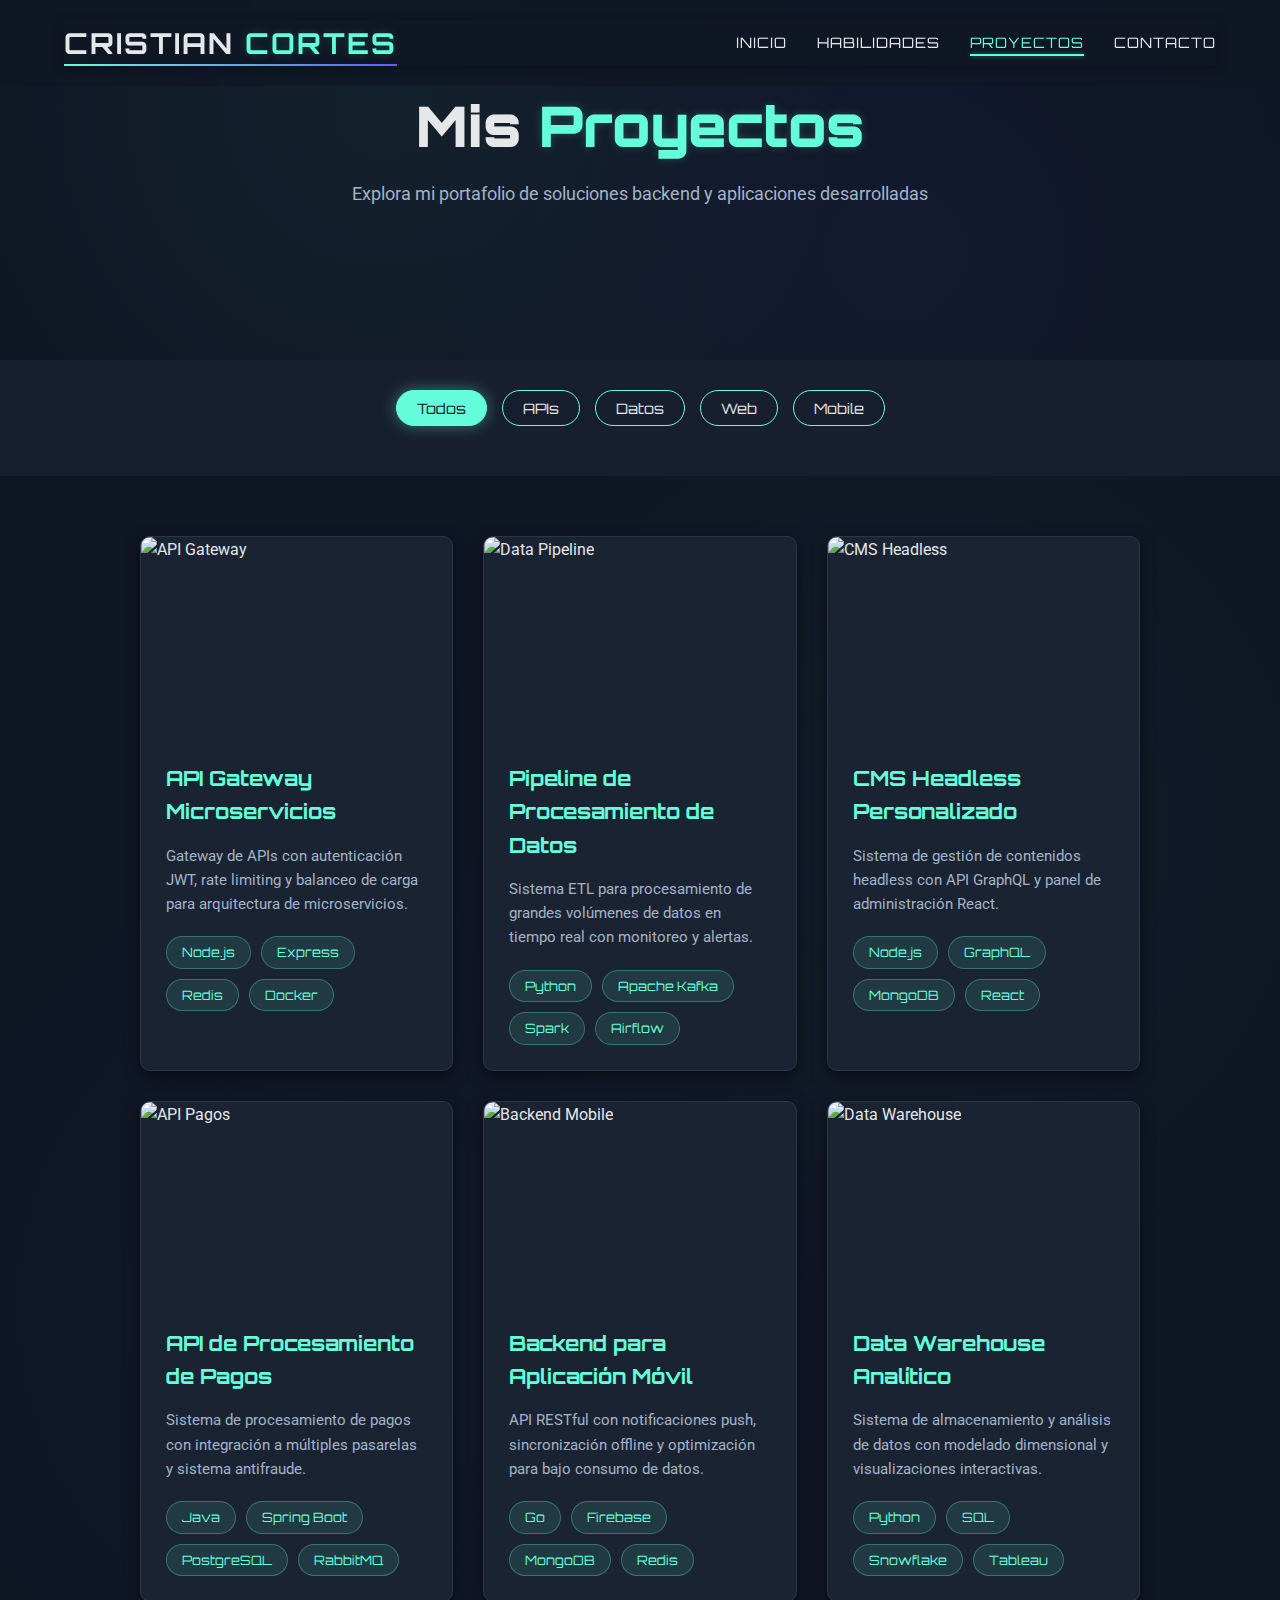
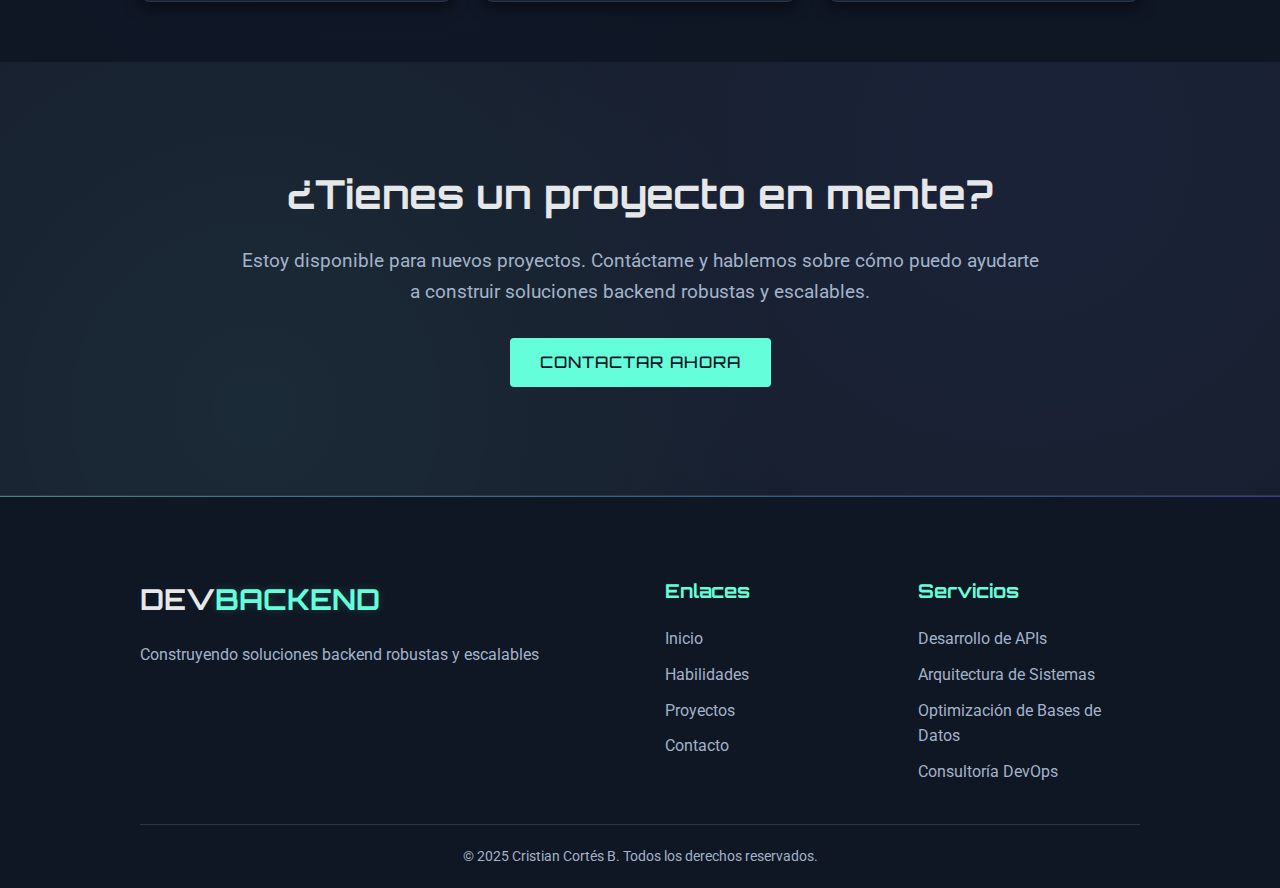
==== proyectos.html @ 098d181c "refactor: actualizar diseño y enlaces del portfolio" ====
<!DOCTYPE html>
<html lang="es">
<head>
    <meta charset="UTF-8">
    <meta name="viewport" content="width=device-width, initial-scale=1.0">
    <title>Proyectos - Portfolio Cristian Cortés</title>
    <link rel="stylesheet" href="./css/styles.css">
    <link rel="stylesheet" href="https://cdnjs.cloudflare.com/ajax/libs/font-awesome/6.4.0/css/all.min.css">
    <link href="https://fonts.googleapis.com/css2?family=Orbitron:wght@400;500;700;900&family=Roboto:wght@300;400;700&display=swap" rel="stylesheet">
</head>
<body>
    <!-- Navegación Principal -->
    <header class="main-header">
        <nav class="navbar">
            <a href="./index.html" class="logo">
                <span class="logo-text">CRISTIAN <span class="accent">CORTES</span></span>
            </a>
            <ul class="nav-links">
                <li><a href="index.html" class="nav-link">Inicio</a></li>
                <li><a href="index.html#habilidades" class="nav-link">Habilidades</a></li>
                <li><a href="#proyectos" class="nav-link active">Proyectos</a></li>
                <li><a href="index.html#contacto" class="nav-link">Contacto</a></li>
            </ul>
            <button class="menu-toggle" aria-label="Menú de navegación">
                <i class="fas fa-bars"></i>
            </button>
        </nav>
    </header>

    <main>
        <!-- Encabezado de Proyectos -->
        <section class="projects-header">
            <div class="container">
                <div class="section-header">
                    <h1>Mis <span class="accent">Proyectos</span></h1>
                    <p>Explora mi portafolio de soluciones backend y aplicaciones desarrolladas</p>
                </div>
            </div>
        </section>

        <!-- Filtros de Categorías -->
        <section class="project-categories">
            <div class="container">
                <div class="categories-filter">
                    <button class="filter-btn active" data-filter="all">Todos</button>
                    <button class="filter-btn" data-filter="api">APIs</button>
                    <button class="filter-btn" data-filter="data">Datos</button>
                    <button class="filter-btn" data-filter="web">Web</button>
                    <button class="filter-btn" data-filter="mobile">Mobile</button>
                </div>
            </div>
        </section>

        <!-- Proyectos -->
        <section id="proyectos" class="projects">
            <div class="container">
                <div class="projects-container">
                    <!-- Proyecto 1 -->
                    <article class="project-card" data-category="api">
                        <figure class="project-image">
                            <img src="https://via.placeholder.com/600x400/171f2e/64ffda?text=API+Gateway" alt="API Gateway" loading="lazy">
                            <figcaption class="project-overlay">
                                <nav class="project-links">
                                    <a href="https://github.com" target="_blank" class="project-link" aria-label="Ver en GitHub" rel="noopener noreferrer"><i class="fab fa-github" aria-hidden="true"></i></a>
                                    <a href="#" class="project-link" aria-label="Ver proyecto en vivo" rel="noopener noreferrer"><i class="fas fa-external-link-alt" aria-hidden="true"></i></a>
                                </nav>
                            </figcaption>
                        </figure>
                        <div class="project-info">
                            <h3>API Gateway Microservicios</h3>
                            <p>Gateway de APIs con autenticación JWT, rate limiting y balanceo de carga para arquitectura de microservicios.</p>
                            <ul class="project-tech">
                                <li class="tech-tag">Node.js</li>
                                <li class="tech-tag">Express</li>
                                <li class="tech-tag">Redis</li>
                                <li class="tech-tag">Docker</li>
                            </ul>
                        </div>
                    </article>

                    <!-- Proyecto 2 -->
                    <article class="project-card" data-category="data">
                        <figure class="project-image">
                            <img src="https://via.placeholder.com/600x400/171f2e/64ffda?text=Data+Pipeline" alt="Data Pipeline" loading="lazy">
                            <figcaption class="project-overlay">
                                <nav class="project-links">
                                    <a href="https://github.com" target="_blank" class="project-link" aria-label="Ver en GitHub" rel="noopener noreferrer"><i class="fab fa-github" aria-hidden="true"></i></a>
                                    <a href="#" class="project-link" aria-label="Ver proyecto en vivo" rel="noopener noreferrer"><i class="fas fa-external-link-alt" aria-hidden="true"></i></a>
                                </nav>
                            </figcaption>
                        </figure>
                        <div class="project-info">
                            <h3>Pipeline de Procesamiento de Datos</h3>
                            <p>Sistema ETL para procesamiento de grandes volúmenes de datos en tiempo real con monitoreo y alertas.</p>
                            <ul class="project-tech">
                                <li class="tech-tag">Python</li>
                                <li class="tech-tag">Apache Kafka</li>
                                <li class="tech-tag">Spark</li>
                                <li class="tech-tag">Airflow</li>
                            </ul>
                        </div>
                    </article>

                    <!-- Proyecto 3 -->
                    <article class="project-card" data-category="web">
                        <figure class="project-image">
                            <img src="https://via.placeholder.com/600x400/171f2e/64ffda?text=CMS+Headless" alt="CMS Headless" loading="lazy">
                            <figcaption class="project-overlay">
                                <nav class="project-links">
                                    <a href="https://github.com" target="_blank" class="project-link" aria-label="Ver en GitHub" rel="noopener noreferrer"><i class="fab fa-github" aria-hidden="true"></i></a>
                                    <a href="#" class="project-link" aria-label="Ver proyecto en vivo" rel="noopener noreferrer"><i class="fas fa-external-link-alt" aria-hidden="true"></i></a>
                                </nav>
                            </figcaption>
                        </figure>
                        <div class="project-info">
                            <h3>CMS Headless Personalizado</h3>
                            <p>Sistema de gestión de contenidos headless con API GraphQL y panel de administración React.</p>
                            <ul class="project-tech">
                                <li class="tech-tag">Node.js</li>
                                <li class="tech-tag">GraphQL</li>
                                <li class="tech-tag">MongoDB</li>
                                <li class="tech-tag">React</li>
                            </ul>
                        </div>
                    </article>

                    <!-- Proyecto 4 -->
                    <article class="project-card" data-category="api">
                        <figure class="project-image">
                            <img src="https://via.placeholder.com/600x400/171f2e/64ffda?text=API+Pagos" alt="API Pagos" loading="lazy">
                            <figcaption class="project-overlay">
                                <nav class="project-links">
                                    <a href="https://github.com" target="_blank" class="project-link" aria-label="Ver en GitHub" rel="noopener noreferrer"><i class="fab fa-github" aria-hidden="true"></i></a>
                                    <a href="#" class="project-link" aria-label="Ver proyecto en vivo" rel="noopener noreferrer"><i class="fas fa-external-link-alt" aria-hidden="true"></i></a>
                                </nav>
                            </figcaption>
                        </figure>
                        <div class="project-info">
                            <h3>API de Procesamiento de Pagos</h3>
                            <p>Sistema de procesamiento de pagos con integración a múltiples pasarelas y sistema antifraude.</p>
                            <ul class="project-tech">
                                <li class="tech-tag">Java</li>
                                <li class="tech-tag">Spring Boot</li>
                                <li class="tech-tag">PostgreSQL</li>
                                <li class="tech-tag">RabbitMQ</li>
                            </ul>
                        </div>
                    </article>

                    <!-- Proyecto 5 -->
                    <article class="project-card" data-category="mobile">
                        <figure class="project-image">
                            <img src="https://via.placeholder.com/600x400/171f2e/64ffda?text=Backend+Mobile" alt="Backend Mobile" loading="lazy">
                            <figcaption class="project-overlay">
                                <nav class="project-links">
                                    <a href="https://github.com" target="_blank" class="project-link" aria-label="Ver en GitHub" rel="noopener noreferrer"><i class="fab fa-github" aria-hidden="true"></i></a>
                                    <a href="#" class="project-link" aria-label="Ver proyecto en vivo" rel="noopener noreferrer"><i class="fas fa-external-link-alt" aria-hidden="true"></i></a>
                                </nav>
                            </figcaption>
                        </figure>
                        <div class="project-info">
                            <h3>Backend para Aplicación Móvil</h3>
                            <p>API RESTful con notificaciones push, sincronización offline y optimización para bajo consumo de datos.</p>
                            <ul class="project-tech">
                                <li class="tech-tag">Go</li>
                                <li class="tech-tag">Firebase</li>
                                <li class="tech-tag">MongoDB</li>
                                <li class="tech-tag">Redis</li>
                            </ul>
                        </div>
                    </article>

                    <!-- Proyecto 6 -->
                    <article class="project-card" data-category="data">
                        <figure class="project-image">
                            <img src="https://via.placeholder.com/600x400/171f2e/64ffda?text=Data+Warehouse" alt="Data Warehouse" loading="lazy">
                            <figcaption class="project-overlay">
                                <nav class="project-links">
                                    <a href="https://github.com" target="_blank" class="project-link" aria-label="Ver en GitHub" rel="noopener noreferrer"><i class="fab fa-github" aria-hidden="true"></i></a>
                                    <a href="#" class="project-link" aria-label="Ver proyecto en vivo" rel="noopener noreferrer"><i class="fas fa-external-link-alt" aria-hidden="true"></i></a>
                                </nav>
                            </figcaption>
                        </figure>
                        <div class="project-info">
                            <h3>Data Warehouse Analítico</h3>
                            <p>Sistema de almacenamiento y análisis de datos con modelado dimensional y visualizaciones interactivas.</p>
                            <ul class="project-tech">
                                <li class="tech-tag">Python</li>
                                <li class="tech-tag">SQL</li>
                                <li class="tech-tag">Snowflake</li>
                                <li class="tech-tag">Tableau</li>
                            </ul>
                        </div>
                    </article>
                </div>
            </div>
        </section>

        <!-- Sección CTA -->
        <section class="cta-section">
            <div class="container">
                <div class="cta-content">
                    <h2>¿Tienes un proyecto en mente?</h2>
                    <p>Estoy disponible para nuevos proyectos. Contáctame y hablemos sobre cómo puedo ayudarte a construir soluciones backend robustas y escalables.</p>
                    <a href="index.html#contacto" class="btn btn-primary">Contactar ahora</a>
                </div>
            </div>
        </section>
    </main>

    <!-- Footer -->
    <footer>
        <div class="container">
            <div class="footer-content">
                <article class="footer-logo">
                    <h3>DEV<span class="accent">BACKEND</span></h3>
                    <p>Construyendo soluciones backend robustas y escalables</p>
                </article>
                <nav class="footer-links">
                    <div class="footer-column">
                        <h3>Enlaces</h3>
                        <ul>
                            <li><a href="index.html">Inicio</a></li>
                            <li><a href="index.html#habilidades">Habilidades</a></li>
                            <li><a href="#proyectos">Proyectos</a></li>
                            <li><a href="index.html#contacto">Contacto</a></li>
                        </ul>
                    </div>
                    <div class="footer-column">
                        <h3>Servicios</h3>
                        <ul>
                            <li><a href="#" rel="noopener noreferrer">Desarrollo de APIs</a></li>
                            <li><a href="#" rel="noopener noreferrer">Arquitectura de Sistemas</a></li>
                            <li><a href="#" rel="noopener noreferrer">Optimización de Bases de Datos</a></li>
                            <li><a href="#" rel="noopener noreferrer">Consultoría DevOps</a></li>
                        </ul>
                    </div>
                </nav>
            </div>
            <div class="footer-bottom">
                <p>&copy; 2025 Cristian Cortés B. Todos los derechos reservados.</p>
            </div>
        </div>
    </footer>

    <script src="js/main.js"></script>
</body>
</html>
---- css/styles.css ----
/* ===== VARIABLES ===== */
:root {
    /* Colores principales - Tema oscuro tecnológico */
    --bg-color: #0f1624;          /* Azul oscuro casi negro */
    --bg-secondary: #171f2e;      /* Azul oscuro secundario */
    --text-color: #e6e7e8;        /* Blanco suave */
    --text-secondary: #a3b3c9;    /* Azul claro */
    --border-color: #2a3649;      /* Borde azul oscuro */
    --card-bg: #1a2332;           /* Fondo de tarjeta */
    --shadow-color: rgba(0, 0, 0, 0.5);  /* Sombra */
    
    /* Colores de acento */
    --primary-color: #64ffda;     /* Verde cian brillante */
    --secondary-color: #5d5dff;   /* Púrpura brillante */
    --accent-color: #ff5e5e;      /* Rojo coral */
    
    /* Gradientes */
    --gradient-primary: linear-gradient(135deg, #64ffda 0%, #5d5dff 100%);
    --gradient-secondary: linear-gradient(135deg, #5d5dff 0%, #ff5e5e 100%);
    --gradient-dark: linear-gradient(135deg, #0f1624 0%, #171f2e 100%);
    
    /* Sombras */
    --shadow-sm: 0 2px 5px var(--shadow-color);
    --shadow-md: 0 4px 10px var(--shadow-color);
    --shadow-lg: 0 10px 25px var(--shadow-color);
    
    /* Fuentes */
    --font-primary: 'Roboto', sans-serif;
    --font-accent: 'Orbitron', sans-serif;
    
    /* Efectos */
    --transition: all 0.3s ease;
    --glow: 0 0 15px rgba(100, 255, 218, 0.4);
  }
  
  /* ===== RESET Y ESTILOS GENERALES ===== */
  * {
    margin: 0;
    padding: 0;
    box-sizing: border-box;
  }
  
  html {
    scroll-behavior: smooth;
    font-size: 16px;
  }
  
  body {
    font-family: var(--font-primary);
    background-color: var(--bg-color)!important;
    color: var(--text-color);
    line-height: 1.6;
    overflow-x: hidden;
    position: relative;
  }
  
  a {
    text-decoration: none;
    color: inherit;
    transition: var(--transition);
  }
  
  ul {
    list-style: none;
  }
  
  img {
    max-width: 100%;
    height: auto;
  }
  
  section {
    padding: 100px 0;
    position: relative;
  }
  
  .container {
    width: 90%;
    max-width: 1200px;
    margin: 0 auto;
    padding: 0 20px;
  }
  
  .accent {
    color: var(--primary-color);
    text-shadow: 0 0 10px rgba(100, 255, 218, 0.2);
  }
  
  /* ===== BOTONES ===== */
  .btn {
    display: inline-block;
    padding: 12px 30px;
    border-radius: 4px;
    font-family: var(--font-accent);
    font-weight: 500;
    text-transform: uppercase;
    letter-spacing: 1px;
    transition: var(--transition);
    position: relative;
    overflow: hidden;
    z-index: 1;
    border: none;
    cursor: pointer;
  }
  
  .btn::before {
    content: "";
    position: absolute;
    top: 0;
    left: -100%;
    width: 100%;
    height: 100%;
    background: rgba(255, 255, 255, 0.1);
    transition: var(--transition);
    z-index: -1;
  }
  
  .btn:hover::before {
    left: 0;
  }
  
  .btn-primary {
    background-color: var(--primary-color);
    color: var(--bg-color);
  }
  
  .btn-primary:hover {
    box-shadow: var(--glow);
    transform: translateY(-3px);
  }
  
  .btn-secondary {
    background-color: transparent;
    border: 2px solid var(--primary-color);
    color: var(--primary-color);
  }
  
  .btn-secondary:hover {
    background-color: rgba(100, 255, 218, 0.1);
    transform: translateY(-3px);
    box-shadow: 0 0 15px rgba(100, 255, 218, 0.2);
  }
  
  /* ===== ENCABEZADOS DE SECCIÓN ===== */
  .section-header {
    text-align: center;
    margin-bottom: 60px;
  }
  
  .section-header h2 {
    font-family: var(--font-accent);
    font-size: 2.5rem;
    margin-bottom: 15px;
    position: relative;
    display: inline-block;
  }
  
  .section-header h2::after {
    content: "";
    position: absolute;
    bottom: -10px;
    left: 50%;
    transform: translateX(-50%);
    width: 60px;
    height: 3px;
    background: var(--gradient-primary);
  }
  
  .section-header p {
    color: var(--text-secondary);
    font-size: 1.1rem;
  }
  
  /* ===== NAVEGACIÓN ===== */
  .main-header {
    position: fixed;
    top: 0;
    left: 0;
    width: 100%;
    z-index: 1000;
    transition: var(--transition);
    padding: 20px 0;
    background: rgba(15, 22, 36, 0.8);
    backdrop-filter: blur(10px);
  }
  
  .main-header.scrolled {
    padding: 15px 0;
    background: rgba(15, 22, 36, 0.949);
    box-shadow: 0 5px 20px rgba(0, 0, 0, 0.3);
  }
  
  .navbar {
    display: flex;
    justify-content: space-between;
    align-items: center;
    width: 90%;
    max-width: 1200px;
    margin: 0 auto;
    background-color: rgba(15, 22, 36, 0.949);
  }
  
  .logo {
    font-family: var(--font-accent);
    font-weight: 700;
    font-size: 1.8rem;
    letter-spacing: 2px;
  }
  
  .logo-text {
    position: relative;
  }
  
  .logo-text::before {
    content: "";
    position: absolute;
    bottom: -5px;
    left: 0;
    width: 100%;
    height: 2px;
    background: var(--gradient-primary);
  }
  
  .nav-links {
    display: flex;
    gap: 30px;
  }
  
  .nav-link {
    font-family: var(--font-accent);
    font-size: 0.9rem;
    text-transform: uppercase;
    letter-spacing: 1px;
    position: relative;
    padding: 5px 0;
    color: white;
  }
  
  .nav-link::after {
    content: "";
    position: absolute;
    bottom: 0;
    left: 0;
    width: 0;
    height: 2px;
    background: var(--primary-color);
    transition: var(--transition);
    box-shadow: 0 0 5px rgba(100, 255, 218, 0.5);
  }
  
  .nav-link:hover::after,
  .nav-link.active::after {
    width: 100%;
  }
  
  .nav-link:hover,
  .nav-link.active {
    color: var(--primary-color);
  }
  
  .menu-toggle {
    display: none;
    font-size: 1.5rem;
    cursor: pointer;
    background: transparent;
    border: none;
    color: var(--text-color);
  }
  
  /* ===== HERO SECTION ===== */
  .hero {
    height: 100vh;
    display: flex;
    align-items: center;
    padding-top: 80px;
    position: relative;
    overflow: hidden;
  }
  
  .hero::before {
    content: "";
    position: absolute;
    top: 0;
    left: 0;
    width: 100%;
    height: 100%;
    background: 
      radial-gradient(circle at 20% 30%, rgba(100, 255, 218, 0.05) 0%, transparent 50%),
      radial-gradient(circle at 80% 70%, rgba(93, 93, 255, 0.05) 0%, transparent 50%);
    z-index: -1;
  }
  
  .hero-content {
    display: flex;
    justify-content: space-between;
    align-items: center;
    width: 90%;
    max-width: 1200px;
    margin: 0 auto;
  }
  
  .hero-text {
    flex: 1;
    max-width: 600px;
  }
  
  .hero-text h1 {
    font-family: var(--font-accent);
    font-size: 3.5rem;
    font-weight: 900;
    margin-bottom: 20px;
    line-height: 1.2;
  }
  
  .hero-text h2 {
    font-family: var(--font-primary);
    font-size: 1.8rem;
    font-weight: 500;
    margin-bottom: 20px;
    color: var(--text-secondary);
  }
  
  .hero-text p {
    font-size: 1.1rem;
    margin-bottom: 30px;
    color: var(--text-secondary);
  }
  
  .hero-buttons {
    display: flex;
    gap: 20px;
  }
  
  .hero-image {
    flex: 1;
    display: flex;
    justify-content: center;
    align-items: center;
    position: relative;
  }
  
  .hero-image-container {
    width: 400px;
    height: 400px;
    border: 5px solid var(--primary-color);
    border-radius: 50%;
    overflow: hidden;
    position: relative;
    box-shadow: 0 0 30px rgba(100, 255, 218, 0.2); 
    background: linear-gradient(135deg, #d4d4d4, #e75a09);

/* df4f1a*/







  }

  .hero-image-container img {
    max-width: 100%;
    height: 100%;
    object-fit:cover;
    border-radius: 50%;
    transform: rotate(358deg);
    object-position: 0px 20px;


  }
  
  /* ===== SKILLS SECTION ===== */
  .skills {
    background: var(--bg-secondary);
    position: relative;
    padding: 80px 0;
  }
  
  .skills::before {
    content: "";
    position: absolute;
    top: 0;
    left: 0;
    width: 100%;
    height: 100%;
    background: 
      radial-gradient(circle at 30% 40%, rgba(100, 255, 218, 0.03) 0%, transparent 40%),
      radial-gradient(circle at 70% 60%, rgba(93, 93, 255, 0.03) 0%, transparent 40%);
    z-index: 0;
  }
  
  .skills-container {
    width: 90%;
    max-width: 1200px;
    margin: 0 auto;
    position: relative;
    z-index: 1;
  }
  
  .skill-items {
    display: grid;
    grid-template-columns: repeat(auto-fit, minmax(120px, 1fr));
    gap: 30px;
    padding: 40px 0;
  }
  
  .skill-item {
    display: flex;
    flex-direction: column;
    align-items: center;
    justify-content: center;
    position: relative;
    padding: 20px;
    background: var(--card-bg);
    border: 1px solid var(--border-color);
    border-radius: 10px;
    transition: all 0.3s ease;
    cursor: pointer;
  }
  
  .skill-item:hover {
    transform: translateY(-5px);
    border-color: var(--primary-color);
    box-shadow: 0 10px 20px rgba(0, 0, 0, 0.2);
  }
  
  .skill-item i {
    font-size: 2.5rem;
    color: var(--primary-color);
    margin-bottom: 10px;
    transition: all 0.3s ease;
  }
  
  .skill-name {
    position: absolute;
    bottom: -30px;
    left: 50%;
    transform: translateX(-50%);
    background: var(--card-bg);
    color: var(--primary-color);
    padding: 5px 10px;
    border-radius: 5px;
    font-size: 0.9rem;
    opacity: 0;
    visibility: hidden;
    transition: all 0.3s ease;
    white-space: nowrap;
    border: 1px solid var(--primary-color);
  }
  
  .skill-item:hover .skill-name {
    opacity: 1;
    visibility: visible;
    bottom: -25px;
  }
  
  .skill-item:hover i {
    transform: scale(1.1);
  }
  
  @media (max-width: 768px) {
    .skill-items {
      grid-template-columns: repeat(auto-fit, minmax(100px, 1fr));
      gap: 20px;
    }
    
    .skill-item i {
      font-size: 2rem;
    }
  }
  
  /* ===== PROJECTS SECTION ===== */
  .projects {
    background: var(--bg-color);
    position: relative;
  }
  
  .projects::before {
    content: "";
    position: absolute;
    top: 0;
    left: 0;
    width: 100%;
    height: 100%;
    background: 
      radial-gradient(circle at 70% 30%, rgba(100, 255, 218, 0.03) 0%, transparent 40%),
      radial-gradient(circle at 30% 70%, rgba(93, 93, 255, 0.03) 0%, transparent 40%);
    z-index: 0;
  }
  
  .projects-container {
    display: grid;
    grid-template-columns: repeat(auto-fit, minmax(300px, 1fr));
    gap: 30px;
    width: 90%;
    max-width: 1200px;
    margin: 0 auto;
    position: relative;
    z-index: 1;
  }
  
  .project-card {
    background: var(--card-bg);
    border: 1px solid var(--border-color);
    border-radius: 10px;
    overflow: hidden;
    transition: var(--transition);
    box-shadow: var(--shadow-md);
  }
  
  .project-card:hover {
    transform: translateY(-10px);
    box-shadow: 0 15px 30px rgba(0, 0, 0, 0.3), 0 0 15px rgba(100, 255, 218, 0.1);
    border-color: var(--primary-color);
  }
  
  .project-image {
    position: relative;
    height: 200px;
    overflow: hidden;
  }
  
  .project-image img {
    width: 100%;
    height: 100%;
    object-fit: cover;
    transition: var(--transition);
  }
  
  .project-card:hover .project-image img {
    transform: scale(1.1);
  }
  
  .project-overlay {
    position: absolute;
    top: 0;
    left: 0;
    width: 100%;
    height: 100%;
    background: rgba(15, 22, 36, 0.9);
    display: flex;
    justify-content: center;
    align-items: center;
    opacity: 0;
    transition: var(--transition);
  }
  
  .project-card:hover .project-overlay {
    opacity: 1;
  }
  
  .project-links {
    display: flex;
    gap: 20px;
  }
  
  .project-link {
    width: 50px;
    height: 50px;
    border-radius: 50%;
    background: var(--bg-color);
    display: flex;
    justify-content: center;
    align-items: center;
    font-size: 1.2rem;
    color: var(--primary-color);
    transition: var(--transition);
  }
  
  .project-link:hover {
    background: var(--primary-color);
    color: var(--bg-color);
    transform: translateY(-5px);
    box-shadow: var(--glow);
  }
  
  .project-info {
    padding: 25px;
  }
  
  .project-info h3 {
    font-family: var(--font-accent);
    font-size: 1.3rem;
    margin-bottom: 15px;
    color: var(--primary-color);
  }
  
  .project-info p {
    color: var(--text-secondary);
    margin-bottom: 20px;
    font-size: 0.95rem;
  }
  
  .project-tech {
    display: flex;
    flex-wrap: wrap;
    gap: 10px;
  }
  
  .tech-tag {
    padding: 5px 15px;
    background: rgba(100, 255, 218, 0.1);
    border: 1px solid rgba(100, 255, 218, 0.3);
    border-radius: 20px;
    font-size: 0.8rem;
    font-family: var(--font-accent);
    color: var(--primary-color);
  }
  
  .projects-more {
    text-align: center;
    margin-top: 50px;
  }
  
  /* ===== CONTACT SECTION ===== */
  .contact {
    background: var(--bg-secondary);
    position: relative;
  }
  
  .contact::before {
    content: "";
    position: absolute;
    top: 0;
    left: 0;
    width: 100%;
    height: 100%;
    background: 
      radial-gradient(circle at 30% 30%, rgba(100, 255, 218, 0.03) 0%, transparent 40%),
      radial-gradient(circle at 70% 70%, rgba(93, 93, 255, 0.03) 0%, transparent 40%);
    z-index: 0;
  }
  
  .contact-container {
    display: grid;
    grid-template-columns: repeat(auto-fit, minmax(300px, 1fr));
    gap: 50px;
    width: 90%;
    max-width: 1200px;
    margin: 0 auto;
    position: relative;
    z-index: 1;
  }
  
  .contact-info {
    display: flex;
    flex-direction: column;
    gap: 30px;
  }
  
  .contact-item {
    display: flex;
    align-items: flex-start;
    gap: 20px;
  }
  
  .contact-item i {
    font-size: 1.5rem;
    color: var(--primary-color);
    width: 30px;
    text-align: center;
  }
  
  .contact-item h3 {
    font-family: var(--font-accent);
    font-size: 1.2rem;
    margin-bottom: 5px;
  }
  
  .contact-item p {
    color: var(--text-secondary);
  }
  
  .contact-social {
    display: flex;
    gap: 15px;
    margin-top: 20px;
  }
  
  .social-link {
    width: 40px;
    height: 40px;
    border-radius: 50%;
    background: rgba(255, 255, 255, 0.05);
    display: flex;
    justify-content: center;
    align-items: center;
    font-size: 1.2rem;
    transition: var(--transition);
  }
  
  .social-link:hover {
    background: var(--primary-color);
    color: var(--bg-color);
    transform: translateY(-5px);
    box-shadow: var(--glow);
  }
  
  .contact-form-container {
    background: var(--card-bg);
    border: 1px solid var(--border-color);
    border-radius: 10px;
    padding: 40px;
    box-shadow: var(--shadow-md);
  }
  
  .contact-form {
    display: flex;
    flex-direction: column;
    gap: 25px;
  }
  
  .form-group {
    position: relative;
  }
  
  .form-group label {
    position: absolute;
    top: 10px;
    left: 10px;
    font-family: var(--font-primary);
    font-size: 0.9rem;
    color: var(--text-secondary);
    pointer-events: none;
    transition: var(--transition);
  }
  
  .form-group input,
  .form-group textarea {
    width: 100%;
    padding: 10px;
    font-size: 1rem;
    color: var(--text-color);
    background: rgba(15, 22, 36, 0.5);
    border: 1px solid var(--border-color);
    outline: none;
    font-family: var(--font-primary);
    border-radius: 4px;
  }
  
  .form-line {
    position: absolute;
    bottom: 0;
    left: 0;
    width: 100%;
    height: 1px;
    background: var(--primary-color);
  }
  
  .form-line::after {
    content: "";
    position: absolute;
    bottom: 0;
    left: 0;
    width: 0;
    height: 2px;
    background: var(--gradient-primary);
    transition: var(--transition);
  }
  
  .form-group input:focus,
  .form-group textarea:focus {
    border-color: var(--primary-color);
    box-shadow: 0 0 5px rgba(100, 255, 218, 0.2);
  }
  
  .form-group input:focus ~ label,
  .form-group textarea:focus ~ label,
  .form-group input:valid ~ label,
  .form-group textarea:valid ~ label {
    top: -20px;
    font-size: 0.8rem;
    color: var(--primary-color);
  }
  
  .form-group input:focus ~ .form-line::after,
  .form-group textarea:focus ~ .form-line::after {
    width: 100%;
  }
  
  /* ===== FOOTER ===== */
  footer {
    background: var(--bg-color);
    padding: 80px 0 20px;
    position: relative;
    overflow: hidden;
    border-top: 1px solid var(--border-color);
  }
  
  footer::before {
    content: "";
    position: absolute;
    top: 0;
    left: 0;
    width: 100%;
    height: 1px;
    background: var(--gradient-primary);
    opacity: 0.5;
  }
  
  .footer-content {
    display: grid;
    grid-template-columns: repeat(auto-fit, minmax(250px, 1fr));
    gap: 50px;
    width: 90%;
    max-width: 1200px;
    margin: 0 auto;
    padding-bottom: 40px;
    border-bottom: 1px solid var(--border-color);
  }
  
  .footer-logo {
    display: flex;
    flex-direction: column;
    gap: 20px;
  }
  
  .footer-logo h3 {
    font-family: var(--font-accent);
    font-size: 1.8rem;
    font-weight: 700;
  }
  
  .footer-logo p {
    color: var(--text-secondary);
  }
  
  .footer-links {
    display: grid;
    grid-template-columns: repeat(auto-fit, minmax(150px, 1fr));
    gap: 30px;
  }
  
  .footer-column h3 {
    font-family: var(--font-accent);
    font-size: 1.2rem;
    margin-bottom: 20px;
    color: var(--primary-color);
  }
  
  .footer-column ul {
    display: flex;
    flex-direction: column;
    gap: 10px;
  }
  
  .footer-column ul li a {
    color: var(--text-secondary);
    transition: var(--transition);
  }
  
  .footer-column ul li a:hover {
    color: var(--primary-color);
    padding-left: 5px;
  }
  
  .footer-bottom {
    text-align: center;
    padding-top: 20px;
    color: var(--text-secondary);
    font-size: 0.9rem;
  }
  
  /* ===== RESPONSIVE DESIGN ===== */
  @media (max-width: 992px) {
    html {
      font-size: 14px;
    }
  
    .hero-content {
      flex-direction: column;
      text-align: center;
      gap: 50px;
    }
  
    .hero-text {
      max-width: 100%;
    }
  
    .hero-buttons {
      justify-content: center;
    }
  
    .hero-image-container {
      margin-top: 10px;
    }
  }
  
  @media (max-width: 768px) {
    .nav-links {
      position: fixed;
      top: 80px;
      left: 0;
      width: 100%;
      background: var(--bg-secondary);
      flex-direction: column;
      align-items: center;
      padding: 30px 0;
      clip-path: polygon(0 0, 100% 0, 100% 0, 0 0);
      transition: var(--transition);
      box-shadow: 0 10px 30px rgba(0, 0, 0, 0.5);
      border-bottom: 1px solid var(--border-color);
    }
  
    .nav-links.active {
      clip-path: polygon(0 0, 100% 0, 100% 100%, 0 100%);
    }
  
    .menu-toggle {
      display: block;
    }
  
    .section-header h2 {
      font-size: 2rem;
    }
  
    .hero-text h1 {
      font-size: 2.5rem;
    }
  
    .hero-text h2 {
      font-size: 1.5rem;
    }
  }
  
  @media (max-width: 576px) {
    section {
      padding: 70px 0;
    }
  
    .hero-text h1 {
      font-size: 2rem;
    }
  
    .hero-text h2 {
      font-size: 1.2rem;
    }
  
    .hero-buttons {
      flex-direction: column;
      gap: 15px;
    }
  
    .btn {
      width: 100%;
      text-align: center;
    }
  
    .contact-form-container {
      padding: 30px 20px;
    }
  }
  
  /* ===== ANIMACIONES ===== */
  
  @keyframes pulse {
    0% {
      box-shadow: 0 0 0 0 rgba(100, 255, 218, 0.4);
    }
    70% {
      box-shadow: 0 0 0 10px rgba(100, 255, 218, 0);
    }
    100% {
      box-shadow: 0 0 0 0 rgba(100, 255, 218, 0);
    }
  }
  
  /* Aplicar animaciones a elementos */
  .hero-text h1,
  .hero-text h2,
  .hero-text p {
    animation: fadeIn 1s ease-out forwards;
  }
  
  .hero-text h2 {
    animation-delay: 0.3s;
  }
  
  .hero-text p {
    animation-delay: 0.6s;
  }
  
  .hero-buttons {
    animation: fadeIn 1s ease-out 0.9s forwards;
    opacity: 0;
  }
  
  .btn-primary {
    animation: pulse 2s infinite;
  }
  
  /* Efecto de typing para el texto de acento */
  .accent {
    position: relative;
    display: inline-block;
  }

/* 
/* Estilos adicionales para la página de proyectos */

/* Encabezado de proyectos */
.projects-header {
  height: 40vh;
  min-height: 300px;
  display: flex;
  align-items: center;
  justify-content: center;
  background: var(--bg-color);
  position: relative;
  overflow: hidden;
  padding-top: 100px;
}

.projects-header::before {
  content: "";
  position: absolute;
  top: 0;
  left: 0;
  width: 100%;
  height: 100%;
  background: 
    radial-gradient(circle at 30% 30%, rgba(100, 255, 218, 0.05) 0%, transparent 50%),
    radial-gradient(circle at 70% 70%, rgba(93, 93, 255, 0.05) 0%, transparent 50%);
  z-index: 0;
}

.projects-header .section-header {
  position: relative;
  z-index: 1;
}

.projects-header h1 {
  font-family: var(--font-accent);
  font-size: 3.5rem;
  font-weight: 900;
  margin-bottom: 20px;
  line-height: 1.2;
  color: var(--text-color);
}

/* Filtros de categorías */
.project-categories {
  padding: 30px 0;
  background: var(--bg-secondary);
  position: relative;
}

.categories-filter {
  display: flex;
  flex-wrap: wrap;
  justify-content: center;
  gap: 15px;
  margin-bottom: 20px;
}

.filter-btn {
  background: none;
  border: 1px solid var(--primary-color);
  color: var(--text-color);
  padding: 8px 20px;
  border-radius: 30px;
  font-family: var(--font-accent);
  font-size: 0.9rem;
  cursor: pointer;
  transition: var(--transition);
}

.filter-btn:hover,
.filter-btn.active {
  background-color: var(--primary-color);
  color: var(--bg-color);
  box-shadow: var(--glow);
}

/* Ajustes para la sección de proyectos */
.projects {
  padding: 60px 0;
}

/* Sección CTA */
.cta-section {
  padding: 100px 0;
  background: var(--bg-secondary);
  position: relative;
  overflow: hidden;
}

.cta-section::before {
  content: "";
  position: absolute;
  top: 0;
  left: 0;
  width: 100%;
  height: 100%;
  background: 
    radial-gradient(circle at 20% 80%, rgba(100, 255, 218, 0.05) 0%, transparent 50%),
    radial-gradient(circle at 80% 20%, rgba(93, 93, 255, 0.05) 0%, transparent 50%);
  z-index: 0;
}

.cta-content {
  text-align: center;
  max-width: 800px;
  margin: 0 auto;
  position: relative;
  z-index: 1;
}

.cta-content h2 {
  font-family: var(--font-accent);
  font-size: 2.5rem;
  margin-bottom: 20px;
  color: var(--text-color);
}

.cta-content p {
  font-size: 1.2rem;
  color: var(--text-secondary);
  margin-bottom: 30px;
}

/* Responsive para la página de proyectos */
@media (max-width: 768px) {
  .projects-header h1 {
    font-size: 2.5rem;
  }
  
  .cta-content h2 {
    font-size: 2rem;
  }
  
  .cta-content p {
    font-size: 1rem;
  }
}

@media (max-width: 576px) {
  .projects-header {
    height: 30vh;
    min-height: 250px;
  }
  
  .projects-header h1 {
    font-size: 2rem;
  }
  
  .filter-btn {
    padding: 6px 15px;
    font-size: 0.8rem;
  }
}
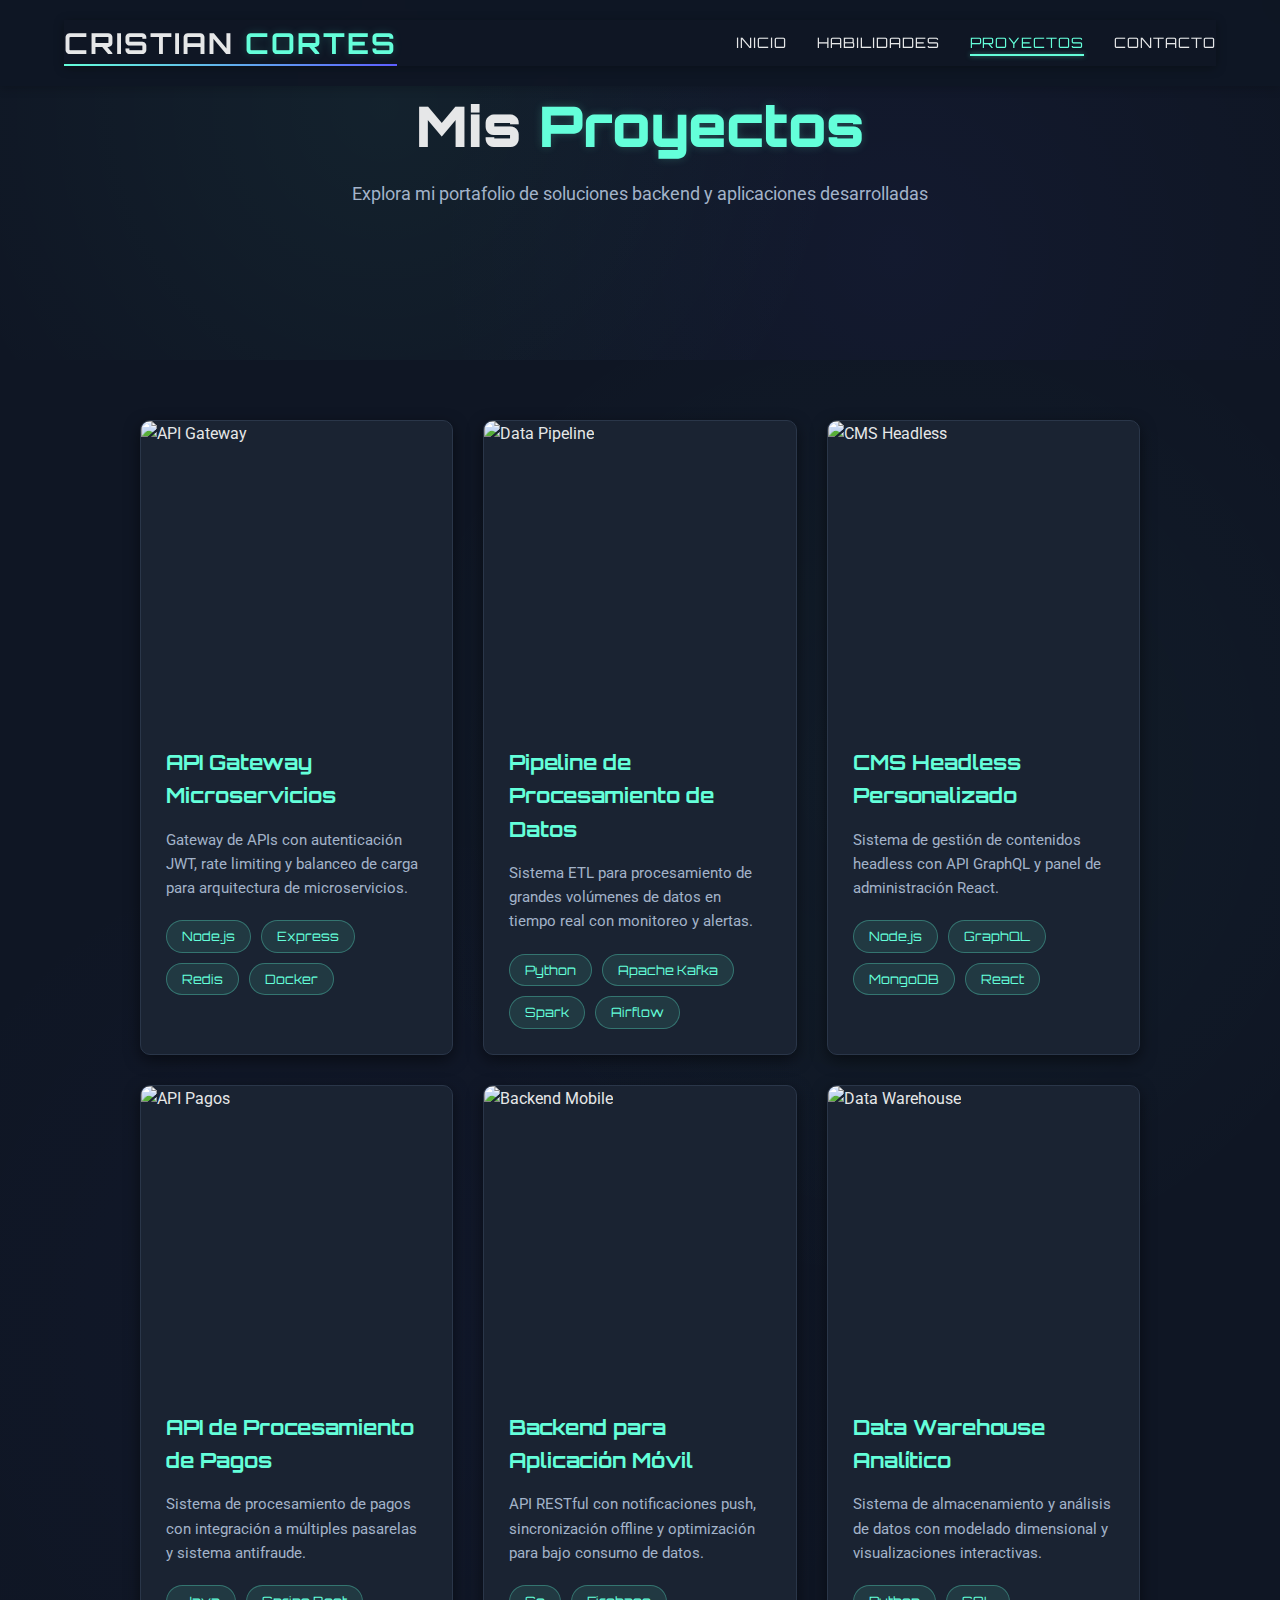
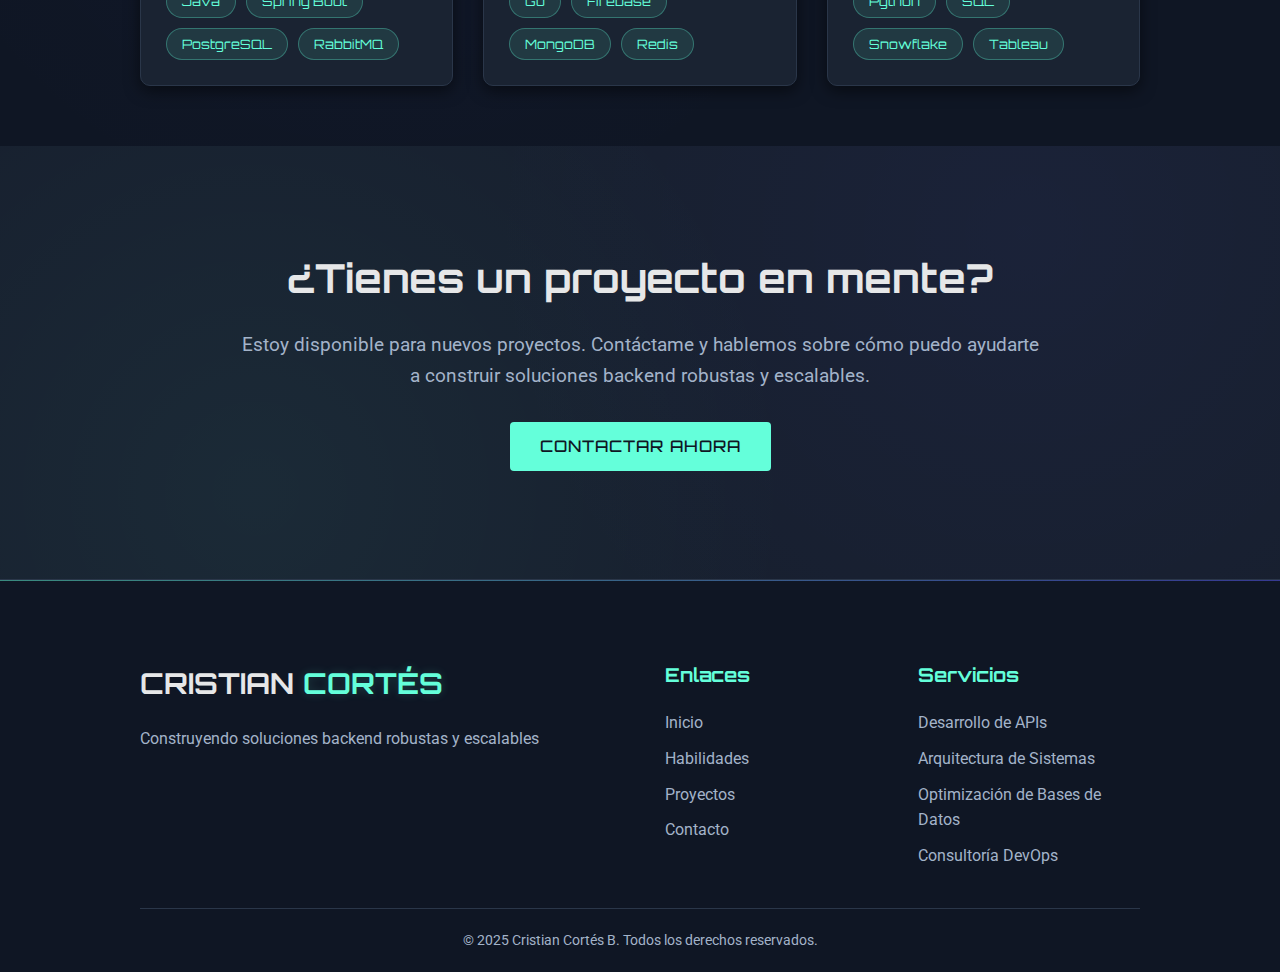
==== commit c25177f8: "security(form): implementar integración encriptada para formulario de contacto" ====
--- a/proyectos.html
+++ b/proyectos.html
@@ -38,19 +38,6 @@
             </div>
         </section>
 
-        <!-- Filtros de Categorías -->
-        <section class="project-categories">
-            <div class="container">
-                <div class="categories-filter">
-                    <button class="filter-btn active" data-filter="all">Todos</button>
-                    <button class="filter-btn" data-filter="api">APIs</button>
-                    <button class="filter-btn" data-filter="data">Datos</button>
-                    <button class="filter-btn" data-filter="web">Web</button>
-                    <button class="filter-btn" data-filter="mobile">Mobile</button>
-                </div>
-            </div>
-        </section>
-
         <!-- Proyectos -->
         <section id="proyectos" class="projects">
             <div class="container">
@@ -213,7 +200,7 @@
         <div class="container">
             <div class="footer-content">
                 <article class="footer-logo">
-                    <h3>DEV<span class="accent">BACKEND</span></h3>
+                    <h3>CRISTIAN <span class="accent">CORTÉS</span></h3>
                     <p>Construyendo soluciones backend robustas y escalables</p>
                 </article>
                 <nav class="footer-links">
--- a/css/styles.css
+++ b/css/styles.css
@@ -180,13 +180,14 @@
     z-index: 1000;
     transition: var(--transition);
     padding: 20px 0;
-    background: rgba(15, 22, 36, 0.8);
+    background: rgba(15, 22, 36, 0.95); /* Aumentado opacidad para mejor contraste */
     backdrop-filter: blur(10px);
+    box-shadow: 0 2px 10px rgba(0, 0, 0, 0.2); /* Añadida sombra sutil por defecto */
   }
   
   .main-header.scrolled {
     padding: 15px 0;
-    background: rgba(15, 22, 36, 0.949);
+    background: rgba(15, 22, 36, 0.98); /* Aumentado opacidad al hacer scroll */
     box-shadow: 0 5px 20px rgba(0, 0, 0, 0.3);
   }
   
@@ -197,7 +198,7 @@
     width: 90%;
     max-width: 1200px;
     margin: 0 auto;
-    background-color: rgba(15, 22, 36, 0.949);
+    /* Eliminando el fondo redundante para la barra de navegación */
   }
   
   .logo {
@@ -269,10 +270,11 @@
   
   /* ===== HERO SECTION ===== */
   .hero {
-    height: 100vh;
+    min-height: 100vh;
     display: flex;
     align-items: center;
-    padding-top: 80px;
+    padding-top: 100px;
+    padding-bottom: 40px;
     position: relative;
     overflow: hidden;
   }
@@ -297,6 +299,7 @@
     width: 90%;
     max-width: 1200px;
     margin: 0 auto;
+    gap: 30px;
   }
   
   .hero-text {
@@ -348,17 +351,8 @@
     position: relative;
     box-shadow: 0 0 30px rgba(100, 255, 218, 0.2); 
     background: linear-gradient(135deg, #d4d4d4, #e75a09);
-
-/* df4f1a*/
-
-
-
-
-
-
-
-  }
-
+  }
+  
   .hero-image-container img {
     max-width: 100%;
     height: 100%;
@@ -366,8 +360,6 @@
     border-radius: 50%;
     transform: rotate(358deg);
     object-position: 0px 20px;
-
-
   }
   
   /* ===== SKILLS SECTION ===== */
@@ -517,18 +509,19 @@
   
   .project-image {
     position: relative;
-    height: 200px;
+    height: 300px;
     overflow: hidden;
   }
   
-  .project-image img {
+  .project-image video {
     width: 100%;
     height: 100%;
     object-fit: cover;
     transition: var(--transition);
-  }
-  
-  .project-card:hover .project-image img {
+    display: block;
+  }
+  
+  .project-card:hover .project-image video {
     transform: scale(1.1);
   }
   
@@ -708,28 +701,33 @@
   .contact-form {
     display: flex;
     flex-direction: column;
-    gap: 25px;
+    gap: 30px;
   }
   
   .form-group {
     position: relative;
+    margin-top: 20px;
   }
   
   .form-group label {
     position: absolute;
-    top: 10px;
+    top: 12px;
     left: 10px;
     font-family: var(--font-primary);
-    font-size: 0.9rem;
+    font-size: 0.95rem;
     color: var(--text-secondary);
     pointer-events: none;
-    transition: var(--transition);
+    transition: all 0.25s ease;
+    transform-origin: left top;
+    background: transparent;
+    padding: 0 5px;
+    z-index: 1;
   }
   
   .form-group input,
   .form-group textarea {
     width: 100%;
-    padding: 10px;
+    padding: 12px 10px;
     font-size: 1rem;
     color: var(--text-color);
     background: rgba(15, 22, 36, 0.5);
@@ -737,6 +735,33 @@
     outline: none;
     font-family: var(--font-primary);
     border-radius: 4px;
+    transition: border-color 0.3s ease, box-shadow 0.3s ease;
+  }
+  
+  .form-group textarea {
+    min-height: 120px;
+    resize: vertical;
+  }
+  
+  .form-group input:hover,
+  .form-group textarea:hover {
+    border-color: rgba(100, 255, 218, 0.5);
+  }
+  
+  .form-group input:focus ~ label,
+  .form-group textarea:focus ~ label,
+  .form-group input:not(:placeholder-shown) ~ label,
+  .form-group textarea:not(:placeholder-shown) ~ label {
+    top: -12px;
+    font-size: 0.8rem;
+    color: var(--primary-color);
+    transform: scale(0.9);
+    background: var(--card-bg);
+  }
+  
+  .form-group input::placeholder,
+  .form-group textarea::placeholder {
+    color: transparent;
   }
   
   .form-line {
@@ -763,15 +788,6 @@
   .form-group textarea:focus {
     border-color: var(--primary-color);
     box-shadow: 0 0 5px rgba(100, 255, 218, 0.2);
-  }
-  
-  .form-group input:focus ~ label,
-  .form-group textarea:focus ~ label,
-  .form-group input:valid ~ label,
-  .form-group textarea:valid ~ label {
-    top: -20px;
-    font-size: 0.8rem;
-    color: var(--primary-color);
   }
   
   .form-group input:focus ~ .form-line::after,
@@ -868,10 +884,16 @@
       font-size: 14px;
     }
   
+    .hero {
+      min-height: auto;
+      padding-top: 120px;
+      padding-bottom: 60px;
+    }
+  
     .hero-content {
       flex-direction: column;
       text-align: center;
-      gap: 50px;
+      gap: 30px;
     }
   
     .hero-text {
@@ -883,11 +905,22 @@
     }
   
     .hero-image-container {
-      margin-top: 10px;
+      width: 350px;
+      height: 350px;
+      margin-top: 0;
     }
   }
   
   @media (max-width: 768px) {
+    .main-header {
+        padding: 15px 0; /* Reducido en móviles */
+        background: rgba(15, 22, 36, 0.98); /* Aumentado opacidad */
+    }
+    
+    .hero {
+        padding-top: 100px; /* Restaurado este estilo */
+    }
+  
     .nav-links {
       position: fixed;
       top: 80px;
@@ -901,10 +934,13 @@
       transition: var(--transition);
       box-shadow: 0 10px 30px rgba(0, 0, 0, 0.5);
       border-bottom: 1px solid var(--border-color);
+      z-index: 1000;
     }
   
     .nav-links.active {
       clip-path: polygon(0 0, 100% 0, 100% 100%, 0 100%);
+      padding-top: 20px;
+      padding-bottom: 20px;
     }
   
     .menu-toggle {
@@ -922,11 +958,20 @@
     .hero-text h2 {
       font-size: 1.5rem;
     }
+  
+    .hero-image-container {
+      width: 300px;
+      height: 300px;
+    }
   }
   
   @media (max-width: 576px) {
     section {
-      padding: 70px 0;
+      padding: 60px 0;
+    }
+  
+    .hero {
+      padding-top: 90px;
     }
   
     .hero-text h1 {
@@ -949,6 +994,16 @@
   
     .contact-form-container {
       padding: 30px 20px;
+    }
+  
+    .hero-image-container {
+      width: 250px;
+      height: 250px;
+      margin-top: -50px;
+    }
+    
+    .form-group label {
+        font-size: 0.9rem;
     }
   }
   
@@ -1149,4 +1204,33 @@
     padding: 6px 15px;
     font-size: 0.8rem;
   }
+}
+
+/* ===== MEDIA QUERIES ADICIONALES ===== */
+@media (max-height: 700px) {
+    .hero {
+        min-height: auto;
+        padding-top: 90px;
+        padding-bottom: 30px;
+    }
+    
+    .hero-image-container {
+        width: 250px;
+        height: 250px;
+    }
+}
+
+@media (max-width: 380px) {
+    .hero-image-container {
+        width: 200px;
+        height: 200px;
+    }
+    
+    .hero-text h2 {
+        font-size: 1.1rem;
+    }
+    
+    .section-header h2 {
+        font-size: 1.8rem;
+    }
 }